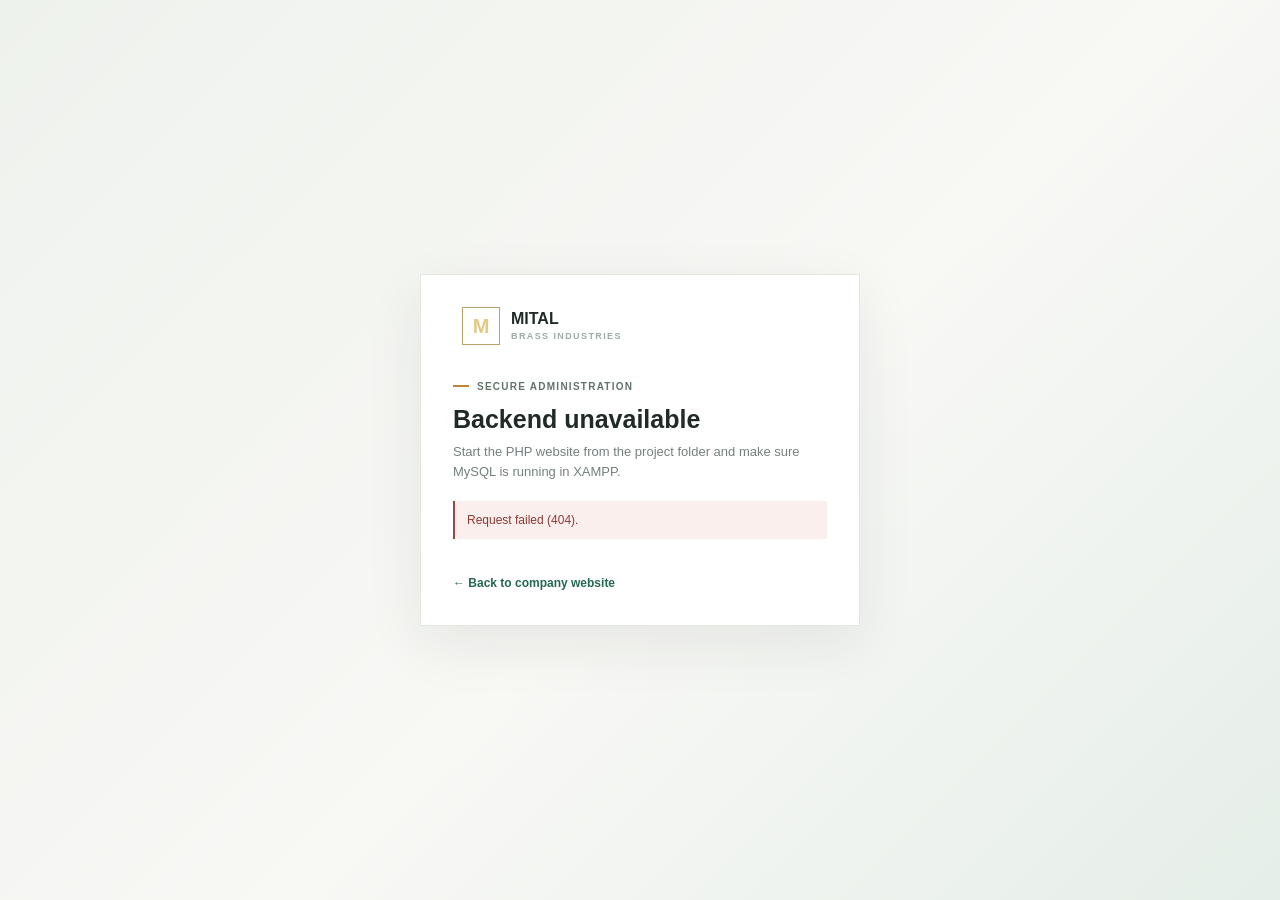
==== admin.html @ 98b009d2 "Add files via upload" ====
<!DOCTYPE html>
<html lang="en">
<head>
    <meta charset="UTF-8">
    <meta name="viewport" content="width=device-width, initial-scale=1.0">
    <meta name="theme-color" content="#f5f6f3">
    <meta name="referrer" content="strict-origin-when-cross-origin">
    <meta http-equiv="Content-Security-Policy" content="default-src 'self'; base-uri 'self'; object-src 'none'; form-action 'self'; script-src 'self'; style-src 'self' https://fonts.googleapis.com; font-src 'self' https://fonts.gstatic.com data:; img-src 'self' https: data:; connect-src 'self'">
    <title>User Administration | Mital Brass Industries</title>
    <link rel="preconnect" href="https://fonts.googleapis.com">
    <link rel="preconnect" href="https://fonts.gstatic.com" crossorigin>
    <link href="https://fonts.googleapis.com/css2?family=DM+Sans:wght@400;500;600;700&family=Manrope:wght@500;600;700;800&display=swap" rel="stylesheet">
    <link rel="stylesheet" href="admin.css">
    <script src="script.js" defer></script>
    <script src="backend-admin.js" defer></script>
</head>
<body>
    <main class="auth-screen" id="authScreen">
        <section class="auth-panel">
            <a class="brand auth-brand" href="index.html"><span class="brand-mark">M</span><span class="brand-copy"><strong>MITAL</strong><small>BRASS INDUSTRIES</small></span></a>
            <div class="eyebrow"><span class="eyebrow-line"></span> SECURE ADMINISTRATION</div>
            <h1 id="authTitle">Connecting to database</h1>
            <p class="auth-description" id="authDescription">Checking MySQL service...</p>
            <p class="auth-error" id="authError" role="alert" hidden></p>
            <form id="setupForm" hidden>
                <label class="field"><span>Administrator name</span><input name="name" type="text" autocomplete="name" required></label>
                <label class="field"><span>Email address</span><input name="email" type="email" autocomplete="email" required></label>
                <label class="field"><span>Password (12 characters minimum)</span><input name="password" type="password" autocomplete="new-password" minlength="12" required></label>
                <button class="button button-primary auth-submit" type="submit">Create administrator</button>
            </form>
            <form id="loginForm" hidden>
                <label class="field"><span>Email address</span><input name="email" type="email" autocomplete="username" required></label>
                <label class="field"><span>Password</span><input name="password" type="password" autocomplete="current-password" required></label>
                <button class="button button-primary auth-submit" type="submit">Sign in</button>
            </form>
            <a class="auth-back" href="index.html">← Back to company website</a>
        </section>
    </main>

    <div class="app-shell" id="adminApp" hidden>
        <aside class="sidebar" aria-label="Main navigation">
            <a class="brand" href="index.html" aria-label="Mital Brass Industries">
                <span class="brand-mark">M</span><span class="brand-copy"><strong>MITAL</strong><small>BRASS INDUSTRIES</small></span>
            </a>
            <div class="workspace-label">WEBSITE</div>
            <nav class="side-nav" aria-label="Admin sections">
                <a class="nav-item active" href="#products" data-view="products"><span class="nav-icon">P</span><span>Products</span></a>
                <a class="nav-item" href="#enquiries" data-view="enquiries"><span class="nav-icon">E</span><span>Enquiries</span><span class="nav-count" id="enquiryNavCount">0</span></a>
                <a class="nav-item" href="#customers" data-view="customers"><span class="nav-icon">C</span><span>Customers</span></a>
                <a class="nav-item" href="#settings" data-view="settings"><span class="nav-icon">S</span><span>Company settings</span></a>
            </nav>
            <div class="sidebar-bottom">
                <div class="sidebar-status"><span class="status-dot"></span><span>MySQL connected</span></div>
                <div class="profile-chip"><span class="avatar avatar-admin">MB</span><span class="profile-copy"><strong id="adminName">Administrator</strong><small id="adminEmail">Signed in</small></span></div>
            </div>
        </aside>
        <main class="main-content">
            <header class="topbar">
                <div class="breadcrumbs"><span>MITAL BRASS</span><span class="crumb-divider">/</span><strong id="breadcrumbTitle">Products</strong></div>
                <div class="topbar-right"><span class="topbar-date" id="todayLabel"></span><button class="text-button" id="logoutButton" type="button">Sign out</button><span class="avatar avatar-admin top-avatar">MB</span></div>
            </header>
            <div class="content-wrap">
                <section class="page-heading" aria-labelledby="pageTitle">
                    <div><div class="eyebrow"><span class="eyebrow-line"></span> WEBSITE ADMIN</div><h1 id="pageTitle">Products</h1><p class="page-subtitle" id="pageSubtitle">Manage products shown on your public website.</p></div>
                    <div class="heading-actions"><button class="button button-secondary" id="exportButton" type="button">↓ Export CSV</button><button class="button button-primary" id="addProductButton" type="button">＋ Add product</button></div>
                </section>
                <section class="stats-grid" aria-label="Website data summary">
                    <article class="stat-card stat-total"><div class="stat-top"><span id="statLabel1">Products</span><span class="stat-mark">01</span></div><strong id="statValue1">0</strong><small id="statNote1">In your catalog</small></article>
                    <article class="stat-card stat-active"><div class="stat-top"><span id="statLabel2">Customers</span><span class="stat-mark">02</span></div><strong id="statValue2">0</strong><small id="statNote2">Saved in MySQL</small></article>
                    <article class="stat-card stat-invited"><div class="stat-top"><span id="statLabel3">New enquiries</span><span class="stat-mark">03</span></div><strong id="statValue3">0</strong><small id="statNote3">Need follow-up</small></article>
                    <article class="stat-card stat-suspended"><div class="stat-top"><span id="statLabel4">Categories</span><span class="stat-mark">04</span></div><strong id="statValue4">0</strong><small id="statNote4">Product ranges</small></article>
                </section>
                <section class="directory-panel" id="directoryPanel">
                    <div class="panel-heading"><div><h2><span id="directoryTitle">All products</span> <span class="heading-count" id="headingCount">0</span></h2><p id="directoryDescription">Items shown in the public catalog.</p></div><button class="text-button" id="clearFiltersButton" type="button">Clear filters</button></div>
                    <div class="toolbar"><label class="search-box"><span class="search-icon" aria-hidden="true"></span><span class="sr-only">Search records</span><input id="searchInput" type="search" placeholder="Search products" autocomplete="off"></label><label class="select-wrap"><span class="sr-only">Filter category</span><select id="categoryFilter"><option value="">All categories</option></select></label><label class="select-wrap"><span class="sr-only">Filter status</span><select id="statusFilter"><option value="">All statuses</option><option value="new">New</option><option value="contacted">Contacted</option><option value="closed">Closed</option></select></label></div>
                    <div class="table-scroll"><table><thead id="tableHead"></thead><tbody id="userTableBody"></tbody></table><div class="empty-state" id="emptyState" hidden><span class="empty-mark">?</span><strong>No records found</strong><p>Try adjusting your search or filters.</p><button class="text-button" id="emptyClearButton" type="button">Clear search and filters</button></div></div>
                    <footer class="table-footer"><span id="resultSummary">Loading records...</span><span class="table-footer-note"><span class="status-dot"></span> MySQL database</span></footer>
                </section>
                <section class="directory-panel settings-panel" id="settingsPanel" hidden>
                    <div class="panel-heading"><div><h2>Company details</h2><p>These contact details are displayed on the public website.</p></div></div>
                    <form id="settingsForm" class="settings-form">
                        <label class="field"><span>Company name</span><input name="company_name" required></label>
                        <label class="field"><span>Phone numbers</span><input name="phone" required></label>
                        <label class="field"><span>Email</span><input name="email" type="email" required></label>
                        <label class="field"><span>City and region</span><input name="city" required></label>
                        <label class="field field-wide"><span>WhatsApp number with country code</span><input name="whatsapp" placeholder="919824233524"></label>
                        <label class="field field-wide"><span>Company description</span><textarea name="description" rows="4"></textarea></label>
                        <button class="button button-primary" type="submit">Save company details</button>
                    </form>
                </section>
                <aside class="local-notice"><span class="notice-mark" aria-hidden="true">i</span><p><strong>Connected to MySQL:</strong> Your product catalogue, customer records, enquiries, and settings use the mitalbrassind database.</p></aside>
            </div>
        </main>
    </div>

    <dialog class="user-dialog" id="productDialog" aria-labelledby="dialogTitle">
        <form id="productForm">
            <div class="dialog-heading"><div><div class="eyebrow"><span class="eyebrow-line"></span> PUBLIC CATALOG</div><h2 id="dialogTitle">Add product</h2><p>Changes appear on the public website.</p></div><button class="icon-button" id="closeDialogButton" type="button" aria-label="Close dialog">×</button></div>
            <input id="productId" type="hidden">
            <div class="form-grid">
                <label class="field field-wide"><span>Product name</span><input id="productNameAdmin" type="text" maxlength="190" required></label>
                <label class="field"><span>Category</span><input id="productCategoryAdmin" type="text" maxlength="120" required></label>
                <label class="field"><span>Sizes</span><input id="productSizesAdmin" type="text" maxlength="255"></label>
                <label class="field field-wide"><span>Description</span><textarea id="productDescriptionAdmin" rows="3" required></textarea></label>
                <label class="field field-wide"><span>Image URL or relative path</span><input id="productImageAdmin" type="text"></label>
                <label class="field field-wide"><span>Additional image URLs (one per line)</span><textarea id="productGalleryAdmin" rows="3"></textarea></label>
            </div>
            <div class="dialog-actions"><button class="button button-secondary" id="cancelDialogButton" type="button">Cancel</button><button class="button button-primary" id="saveProductButton" type="submit">Save product</button></div>
        </form>
    </dialog>
    <div class="toast" id="toast" role="status" aria-live="polite"></div>
</body>
</html>
---- admin.css ----
:root {
    color-scheme: light;
    --ink: #202b28;
    --muted: #75807b;
    --line: #e4e8e3;
    --paper: #f5f6f3;
    --white: #fff;
    --green: #256852;
    --green-dark: #194b3c;
    --mint: #e7f2ec;
    --gold: #bd8831;
    --red: #a5423d;
    --sidebar: #202b28;
    font-family: "DM Sans", sans-serif;
    font-synthesis: none;
    text-rendering: optimizeLegibility;
}

* { box-sizing: border-box; }
body { margin: 0; background: var(--paper); color: var(--ink); font-size: 14px; line-height: 1.5; }
html, body { overflow-x: hidden; }
button, input, select { font: inherit; }
button { cursor: pointer; }
a { color: inherit; text-decoration: none; }
.app-shell { min-height: 100vh; }
.sidebar { position: fixed; inset: 0 auto 0 0; z-index: 2; display: flex; flex-direction: column; width: 248px; padding: 27px 17px 16px; background: var(--sidebar); color: #f7f8f4; }
.brand { display: flex; align-items: center; gap: 11px; padding: 0 9px; }
.brand-mark { display: grid; width: 38px; height: 38px; place-items: center; border: 1px solid #bca36b; color: #e4c982; font-family: "Manrope", sans-serif; font-size: 20px; font-weight: 800; }
.brand-copy { display: grid; gap: 0; }
.brand-copy strong { font-family: "Manrope", sans-serif; font-size: 16px; line-height: 1.3; letter-spacing: 0; }
.brand-copy small { color: #9eaaa4; font-size: 9px; font-weight: 700; letter-spacing: 1.4px; }
.workspace-label { margin: 52px 10px 13px; color: #8d9a93; font-size: 10px; font-weight: 700; letter-spacing: 1.4px; }
.side-nav { display: grid; gap: 5px; }
.nav-item { display: flex; min-height: 43px; align-items: center; gap: 11px; padding: 0 10px; border-radius: 4px; color: #d5ddd7; font-weight: 600; }
.nav-item.active { background: #34443e; color: #fff; }
.nav-icon { display: grid; width: 22px; height: 22px; place-items: center; border: 1px solid #7e9186; color: #c4d9cb; font-size: 11px; font-weight: 700; }
.nav-count { margin-left: auto; color: #b6c5bc; font-size: 12px; font-variant-numeric: tabular-nums; }
.sidebar-bottom { margin-top: auto; }
.sidebar-status { display: flex; align-items: center; gap: 8px; padding: 12px 10px 17px; color: #b8c4bd; font-size: 12px; }
.status-dot { display: inline-block; width: 7px; height: 7px; flex: 0 0 auto; border-radius: 50%; background: #70b58a; }
.profile-chip { display: flex; align-items: center; gap: 10px; padding: 13px 8px 5px; border-top: 1px solid #3d4944; }
.avatar { display: grid; width: 34px; height: 34px; flex: 0 0 auto; place-items: center; border-radius: 50%; background: #e4ede7; color: #355b49; font-size: 11px; font-weight: 700; }
.avatar-admin { background: #d9c898; color: #473c23; }
.profile-copy { display: grid; min-width: 0; }
.profile-copy strong { overflow: hidden; font-size: 12px; font-weight: 600; text-overflow: ellipsis; white-space: nowrap; }
.profile-copy small { color: #aab5af; font-size: 11px; }
.profile-menu { margin-left: auto; color: #aab5af; letter-spacing: 1px; }
.main-content { min-height: 100vh; margin-left: 248px; }
.topbar { display: flex; height: 66px; align-items: center; justify-content: space-between; padding: 0 5.3%; border-bottom: 1px solid var(--line); background: rgba(255,255,255,.8); }
.breadcrumbs, .topbar-right { display: flex; align-items: center; gap: 12px; }
.breadcrumbs { color: var(--muted); font-size: 12px; }
.breadcrumbs strong { color: var(--ink); font-weight: 600; }
.crumb-divider { color: #c0c7c1; }
.topbar-right { color: var(--muted); font-size: 12px; }
.top-avatar { width: 31px; height: 31px; }
.content-wrap { width: min(1240px, 100%); margin: 0 auto; padding: 42px 5.3% 34px; }
.page-heading { display: flex; align-items: end; justify-content: space-between; gap: 24px; margin-bottom: 27px; }
.eyebrow { display: flex; align-items: center; gap: 8px; color: #62736a; font-size: 10px; font-weight: 700; letter-spacing: 1.25px; }
.eyebrow-line { width: 16px; height: 2px; background: var(--gold); }
h1, h2, p { margin-top: 0; }
h1, h2, h3 { font-family: "Manrope", sans-serif; letter-spacing: 0; }
h1 { margin: 7px 0 4px; font-size: 30px; font-weight: 700; line-height: 1.25; }
.page-subtitle { margin: 0; color: var(--muted); font-size: 13px; }
.heading-actions { display: flex; gap: 9px; }
.button { display: inline-flex; min-height: 39px; align-items: center; justify-content: center; gap: 8px; padding: 0 14px; border: 1px solid transparent; border-radius: 4px; font-size: 12px; font-weight: 700; transition: background .16s ease, border-color .16s ease; }
.button-primary { background: var(--green); color: #fff; }
.button-primary:hover { background: var(--green-dark); }
.button-secondary { border-color: #d9dfd9; background: #fff; color: #34413b; }
.button-secondary:hover { border-color: #aebbb1; background: #fafbf9; }
.button:focus-visible, .text-button:focus-visible, .icon-button:focus-visible, input:focus-visible, select:focus-visible { outline: 3px solid #99c8b2; outline-offset: 2px; }
.stats-grid { display: grid; grid-template-columns: repeat(4, minmax(0, 1fr)); gap: 12px; margin-bottom: 24px; }
.stat-card { position: relative; min-height: 126px; padding: 16px 18px; overflow: hidden; border: 1px solid var(--line); background: #fff; }
.stat-card::after { position: absolute; right: 0; bottom: 0; width: 3px; height: 44px; background: #8db9a1; content: ""; }
.stat-active::after { background: #4d9972; }
.stat-invited::after { background: #c39946; }
.stat-suspended::after { background: #bd7770; }
.stat-top { display: flex; justify-content: space-between; color: #6f7a74; font-size: 12px; }
.stat-mark { color: #b4bdb6; font-size: 10px; font-variant-numeric: tabular-nums; }
.stat-card > strong { display: block; margin: 7px 0 0; font-family: "Manrope", sans-serif; font-size: 28px; font-weight: 700; line-height: 1.2; font-variant-numeric: tabular-nums; }
.stat-card > small { color: #87918b; font-size: 11px; }
.directory-panel { min-width: 0; overflow: hidden; border: 1px solid var(--line); background: #fff; }
.panel-heading { display: flex; align-items: center; justify-content: space-between; gap: 15px; padding: 21px 22px 16px; }
.panel-heading h2 { display: flex; align-items: center; gap: 9px; margin: 0 0 3px; font-size: 16px; font-weight: 700; }
.panel-heading p { margin: 0; color: var(--muted); font-size: 12px; }
.heading-count { display: grid; min-width: 22px; height: 20px; place-items: center; padding: 0 5px; background: #eef2ed; color: #64736a; font-family: "DM Sans", sans-serif; font-size: 10px; }
.text-button { padding: 5px 0; border: 0; background: transparent; color: var(--green); font-size: 12px; font-weight: 700; }
.text-button:hover { color: var(--green-dark); text-decoration: underline; }
.toolbar { display: flex; gap: 9px; padding: 0 22px 17px; }
.search-box { position: relative; display: flex; min-width: 220px; height: 36px; flex: 1 1 340px; align-items: center; }
.search-icon { position: absolute; left: 12px; width: 13px; height: 13px; border: 1.6px solid #849089; border-radius: 50%; pointer-events: none; }
.search-icon::after { position: absolute; right: -4px; bottom: -3px; width: 5px; height: 1.5px; transform: rotate(45deg); background: #849089; content: ""; }
.search-box input, .select-wrap select { width: 100%; height: 36px; border: 1px solid #dfe4df; border-radius: 3px; background: #fff; color: var(--ink); font-size: 12px; }
.search-box input { padding: 0 12px 0 34px; }
.search-box input::placeholder { color: #9aa39d; }
.select-wrap { min-width: 137px; }
.select-wrap select { padding: 0 27px 0 10px; }
.bulk-bar { display: flex; align-items: center; justify-content: space-between; min-height: 38px; padding: 0 22px; border-top: 1px solid #e8ece8; background: #f6f9f6; color: #56645b; font-size: 12px; }
.danger-text { color: var(--red); }
.table-scroll { overflow-x: auto; }
table { width: 100%; border-collapse: collapse; text-align: left; white-space: nowrap; }
thead { background: #f7f8f6; }
th { height: 37px; color: #78827c; font-size: 10px; font-weight: 700; letter-spacing: .35px; text-transform: uppercase; }
th, td { padding: 0 12px; }
th:first-child, td:first-child { padding-left: 22px; }
th:last-child, td:last-child { padding-right: 22px; }
tbody tr { border-top: 1px solid #edf0ec; transition: background .14s ease; }
tbody tr:hover { background: #fafbf9; }
td { height: 60px; color: #59655e; font-size: 12px; }
.check-col { width: 38px; }
input[type="checkbox"] { width: 14px; height: 14px; accent-color: var(--green); vertical-align: middle; cursor: pointer; }
.user-cell { display: flex; min-width: 230px; align-items: center; gap: 10px; }
.user-cell .avatar { width: 33px; height: 33px; }
.user-meta { display: grid; }
.user-meta strong { color: #303b35; font-size: 12px; font-weight: 700; }
.user-meta small { color: #88928c; font-size: 11px; }
.role-label { color: #39463e; font-weight: 600; }
.status-pill { display: inline-flex; align-items: center; gap: 6px; padding: 4px 8px; border-radius: 2px; font-size: 10px; font-weight: 700; text-transform: capitalize; }
.status-pill::before { width: 6px; height: 6px; border-radius: 50%; background: currentColor; content: ""; }
.status-active { background: #eaf4ed; color: #34764f; }
.status-invited { background: #faf2df; color: #99742b; }
.status-suspended { background: #f8eae8; color: #a04c44; }
.actions-col { width: 74px; }
.row-actions { display: flex; justify-content: flex-end; gap: 5px; }
.row-action { width: 29px; height: 29px; border: 1px solid transparent; border-radius: 3px; background: transparent; color: #738078; font-size: 11px; font-weight: 700; }
.row-action:hover { border-color: #dce3dc; background: #fff; color: var(--green-dark); }
.row-action.delete:hover { border-color: #f0d6d3; color: var(--red); }
.table-footer { display: flex; min-height: 43px; align-items: center; justify-content: space-between; gap: 14px; padding: 0 22px; border-top: 1px solid #edf0ec; color: #758079; font-size: 11px; }
.table-footer-note { display: inline-flex; align-items: center; gap: 6px; }
.table-footer-note .status-dot { width: 6px; height: 6px; }
.empty-state { display: grid; justify-items: center; padding: 45px 16px; text-align: center; }
.empty-state[hidden], .bulk-bar[hidden] { display: none; }
.empty-mark { display: grid; width: 32px; height: 32px; margin-bottom: 9px; place-items: center; border: 1px solid #dfe6df; border-radius: 50%; color: #718078; font-weight: 700; }
.empty-state strong { font-family: "Manrope", sans-serif; font-size: 14px; }
.empty-state p { margin: 3px 0 9px; color: var(--muted); font-size: 12px; }
.local-notice { display: flex; align-items: flex-start; gap: 10px; margin-top: 18px; padding: 12px 14px; border-left: 2px solid #bca36b; background: #eeefe9; color: #626b64; }
.local-notice p { margin: 0; font-size: 11px; }
.local-notice strong { color: #3c4940; }
.notice-mark { display: grid; width: 17px; height: 17px; flex: 0 0 auto; place-items: center; border: 1px solid #87938a; border-radius: 50%; color: #667269; font-family: Georgia, serif; font-size: 11px; font-style: italic; }
.user-dialog { width: min(510px, calc(100% - 28px)); max-width: none; padding: 0; border: 1px solid #dfe5df; background: #fff; color: var(--ink); box-shadow: 0 24px 70px #17241f33; }
.user-dialog::backdrop { background: #17231f77; backdrop-filter: blur(2px); }
.user-dialog form { padding: 25px; }
.dialog-heading { display: flex; justify-content: space-between; gap: 20px; margin-bottom: 20px; }
.dialog-heading h2 { margin: 7px 0 3px; font-size: 21px; }
.dialog-heading p { margin: 0; color: var(--muted); font-size: 12px; }
.icon-button { width: 30px; height: 30px; border: 1px solid #e0e5df; background: #fff; color: #6d7971; font-size: 21px; line-height: 1; }
.form-grid { display: grid; grid-template-columns: 1fr 1fr; gap: 14px 12px; }
.field { display: grid; gap: 5px; color: #526057; font-size: 11px; font-weight: 700; }
.field-wide { grid-column: 1 / -1; }
.field input, .field select { width: 100%; height: 39px; padding: 0 10px; border: 1px solid #dfe4df; border-radius: 3px; background: #fff; color: var(--ink); font-size: 12px; font-weight: 400; }
.field input::placeholder { color: #a0a9a2; }
.dialog-actions { display: flex; justify-content: flex-end; gap: 8px; margin-top: 23px; padding-top: 17px; border-top: 1px solid #e9ede8; }
.toast { position: fixed; right: 24px; bottom: 22px; z-index: 5; max-width: min(360px, calc(100% - 32px)); padding: 11px 15px; transform: translateY(10px); border: 1px solid #dce5dd; background: #fff; color: #31463a; box-shadow: 0 8px 30px #1d2a2220; font-size: 12px; opacity: 0; pointer-events: none; transition: opacity .18s ease, transform .18s ease; }
.toast.show { transform: translateY(0); opacity: 1; }
.sr-only { position: absolute; width: 1px; height: 1px; padding: 0; overflow: hidden; clip: rect(0,0,0,0); white-space: nowrap; clip-path: inset(50%); }

@media (max-width: 1050px) {
    .sidebar { width: 215px; }
    .main-content { margin-left: 215px; }
    .content-wrap { padding-right: 3.5%; padding-left: 3.5%; }
    .topbar { padding-right: 3.5%; padding-left: 3.5%; }
    .stats-grid { gap: 8px; }
    .stat-card { padding-right: 12px; padding-left: 12px; }
    th, td { padding-right: 9px; padding-left: 9px; }
    th:first-child, td:first-child { padding-left: 14px; }
    th:last-child, td:last-child { padding-right: 14px; }
}
@media (max-width: 760px) {
    .sidebar { position: static; width: auto; height: 60px; flex-direction: row; align-items: center; justify-content: space-between; padding: 0 17px; }
    .brand { padding: 0; }
    .brand-mark { width: 32px; height: 32px; font-size: 17px; }
    .brand-copy strong { font-size: 14px; }
    .brand-copy small { font-size: 8px; }
    .workspace-label, .side-nav, .sidebar-status, .profile-copy, .profile-menu { display: none; }
    .sidebar-bottom { margin: 0; }
    .profile-chip { padding: 0; border: 0; }
    .top-avatar { display: none; }
    .main-content { margin: 0; }
    .topbar { height: 49px; padding: 0 20px; }
    .content-wrap { padding: 29px 20px 25px; }
    .page-heading { align-items: flex-start; flex-direction: column; gap: 15px; }
    .heading-actions { width: 100%; }
    .heading-actions .button { flex: 1; }
    .stats-grid { grid-template-columns: repeat(2, minmax(0, 1fr)); }
    .stat-card { min-height: 112px; padding: 13px 15px; }
    .stat-card > strong { font-size: 25px; }
    .panel-heading { padding-right: 16px; padding-left: 16px; }
    .toolbar { flex-wrap: wrap; padding-right: 16px; padding-left: 16px; }
    .search-box { flex-basis: 100%; }
    .select-wrap { flex: 1; }
    .select-wrap select { min-width: 0; }
    .bulk-bar { padding-right: 16px; padding-left: 16px; }
    .table-footer { padding-right: 16px; padding-left: 16px; }
}
@media (max-width: 420px) {
    h1 { font-size: 26px; }
    .content-wrap { padding-right: 14px; padding-left: 14px; }
    .topbar { padding-right: 14px; padding-left: 14px; }
    .panel-heading p { max-width: 215px; }
    .table-footer-note { display: none; }
    .user-dialog form { padding: 20px 16px; }
    .form-grid { grid-template-columns: 1fr; }
    .field-wide { grid-column: auto; }
}
@media (prefers-reduced-motion: reduce) {
    *, *::before, *::after { scroll-behavior: auto !important; transition-duration: .01ms !important; }
}

[hidden] { display: none !important; }
.auth-screen { display: grid; min-height: 100vh; place-items: center; padding: 24px; background: linear-gradient(135deg, #eef2ed, #f8f8f5 55%, #e5eee8); }
.auth-panel { width: min(440px, 100%); padding: 32px; border: 1px solid var(--line); background: #fff; box-shadow: 0 18px 55px #1d2b2314; }
.auth-brand { margin-bottom: 34px; }
.auth-panel > .eyebrow { margin-bottom: 10px; }
.auth-panel h1 { margin: 0 0 7px; font-size: 25px; }
.auth-description { margin: 0 0 20px; color: var(--muted); font-size: 13px; }
.auth-panel form { display: grid; gap: 14px; margin-top: 20px; }
.auth-submit { width: 100%; margin-top: 5px; }
.auth-back { display: inline-block; margin-top: 23px; color: var(--green); font-size: 12px; font-weight: 700; }
.auth-error { padding: 10px 12px; border-left: 2px solid var(--red); background: #fbefed; color: #8e3833; font-size: 12px; }
.field textarea { width: 100%; padding: 10px; border: 1px solid #dfe4df; border-radius: 3px; background: #fff; color: var(--ink); font: 400 12px/1.5 "DM Sans", sans-serif; resize: vertical; }
.settings-form { display: grid; grid-template-columns: repeat(2, minmax(0, 1fr)); gap: 15px; padding: 0 22px 22px; }
.settings-form .button { justify-self: start; }
.status-select { max-width: 125px; padding: 5px 7px; border: 1px solid #dfe4df; border-radius: 3px; background: #fff; color: var(--ink); font-size: 11px; }
.message-cell { max-width: 250px; overflow: hidden; text-overflow: ellipsis; white-space: normal; }
.user-cell .avatar[src] { object-fit: cover; }
.topbar-right .text-button { margin-right: 2px; }

@media (max-width: 760px) {
    .auth-panel { padding: 25px 20px; }
    .settings-form { grid-template-columns: 1fr; padding: 0 16px 16px; }
}
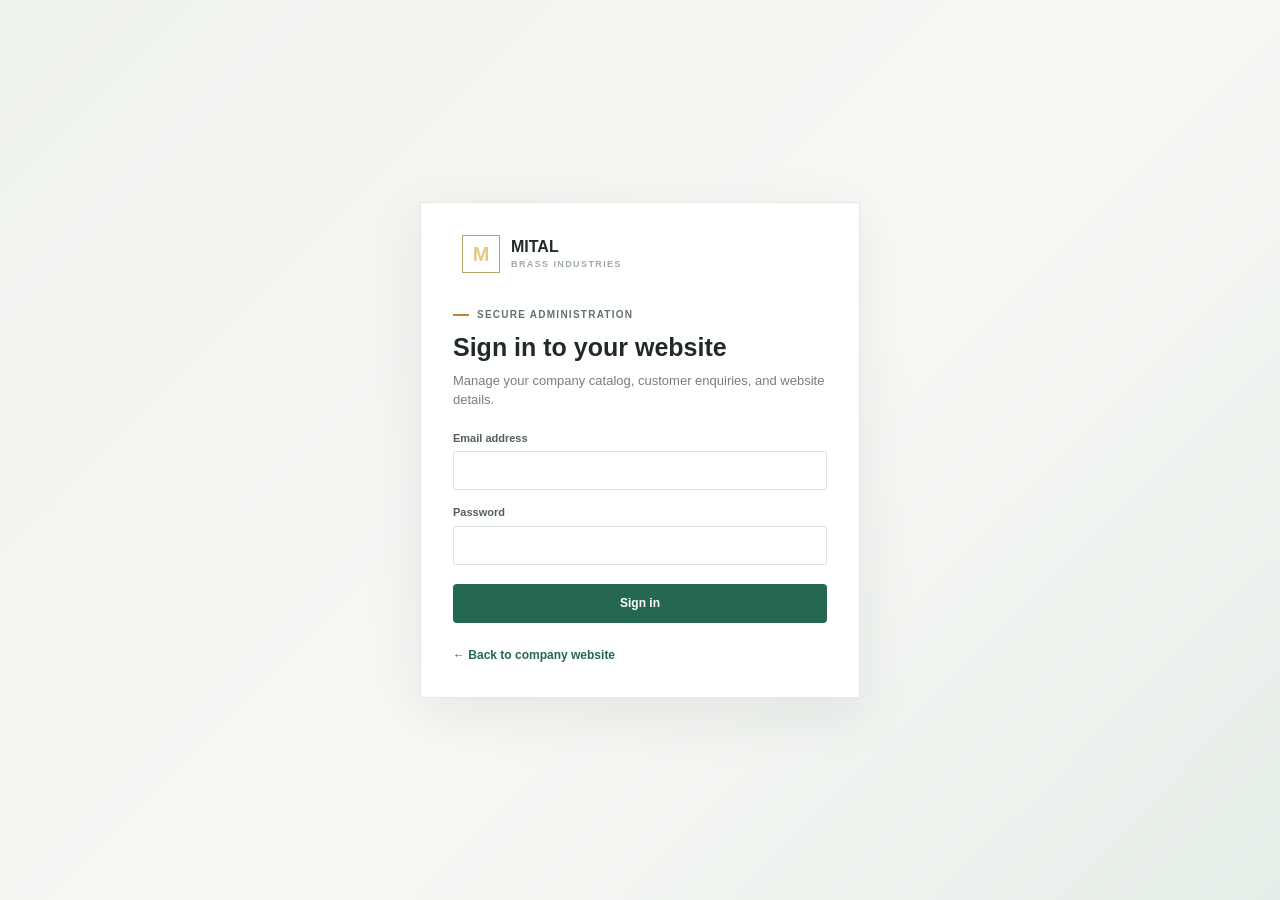
==== commit 3f910f0b: "Add files via upload" ====
--- a/admin.html
+++ b/admin.html
@@ -5,7 +5,7 @@
     <meta name="viewport" content="width=device-width, initial-scale=1.0">
     <meta name="theme-color" content="#f5f6f3">
     <meta name="referrer" content="strict-origin-when-cross-origin">
-    <meta http-equiv="Content-Security-Policy" content="default-src 'self'; base-uri 'self'; object-src 'none'; form-action 'self'; script-src 'self'; style-src 'self' https://fonts.googleapis.com; font-src 'self' https://fonts.gstatic.com data:; img-src 'self' https: data:; connect-src 'self'">
+    <meta http-equiv="Content-Security-Policy" content="default-src 'self'; base-uri 'self'; object-src 'none'; form-action 'self'; script-src 'self'; style-src 'self' https://fonts.googleapis.com; font-src 'self' https://fonts.gstatic.com data:; img-src 'self' https: data:; connect-src 'self' http://127.0.0.1:8082">
     <title>User Administration | Mital Brass Industries</title>
     <link rel="preconnect" href="https://fonts.googleapis.com">
     <link rel="preconnect" href="https://fonts.gstatic.com" crossorigin>
@@ -47,6 +47,7 @@
                 <a class="nav-item active" href="#products" data-view="products"><span class="nav-icon">P</span><span>Products</span></a>
                 <a class="nav-item" href="#enquiries" data-view="enquiries"><span class="nav-icon">E</span><span>Enquiries</span><span class="nav-count" id="enquiryNavCount">0</span></a>
                 <a class="nav-item" href="#customers" data-view="customers"><span class="nav-icon">C</span><span>Customers</span></a>
+                <a class="nav-item" href="#categories" data-view="categories"><span class="nav-icon">G</span><span>Categories</span></a>
                 <a class="nav-item" href="#settings" data-view="settings"><span class="nav-icon">S</span><span>Company settings</span></a>
             </nav>
             <div class="sidebar-bottom">
@@ -65,10 +66,10 @@
                     <div class="heading-actions"><button class="button button-secondary" id="exportButton" type="button">↓ Export CSV</button><button class="button button-primary" id="addProductButton" type="button">＋ Add product</button></div>
                 </section>
                 <section class="stats-grid" aria-label="Website data summary">
-                    <article class="stat-card stat-total"><div class="stat-top"><span id="statLabel1">Products</span><span class="stat-mark">01</span></div><strong id="statValue1">0</strong><small id="statNote1">In your catalog</small></article>
-                    <article class="stat-card stat-active"><div class="stat-top"><span id="statLabel2">Customers</span><span class="stat-mark">02</span></div><strong id="statValue2">0</strong><small id="statNote2">Saved in MySQL</small></article>
-                    <article class="stat-card stat-invited"><div class="stat-top"><span id="statLabel3">New enquiries</span><span class="stat-mark">03</span></div><strong id="statValue3">0</strong><small id="statNote3">Need follow-up</small></article>
-                    <article class="stat-card stat-suspended"><div class="stat-top"><span id="statLabel4">Categories</span><span class="stat-mark">04</span></div><strong id="statValue4">0</strong><small id="statNote4">Product ranges</small></article>
+                    <button class="stat-card stat-total" type="button" data-view="products" aria-label="Open products"><span class="stat-top"><span id="statLabel1">Products</span><span class="stat-mark">01</span></span><strong id="statValue1">0</strong><small id="statNote1">In your catalog</small></button>
+                    <button class="stat-card stat-active" type="button" data-view="customers" aria-label="Open customers"><span class="stat-top"><span id="statLabel2">Customers</span><span class="stat-mark">02</span></span><strong id="statValue2">0</strong><small id="statNote2">Saved in MySQL</small></button>
+                    <button class="stat-card stat-invited" type="button" data-view="enquiries" data-status-filter="new" aria-label="Open new enquiries"><span class="stat-top"><span id="statLabel3">New enquiries</span><span class="stat-mark">03</span></span><strong id="statValue3">0</strong><small id="statNote3">Need follow-up</small></button>
+                    <button class="stat-card stat-suspended" type="button" data-view="categories" aria-label="Open categories"><span class="stat-top"><span id="statLabel4">Categories</span><span class="stat-mark">04</span></span><strong id="statValue4">0</strong><small id="statNote4">Product ranges</small></button>
                 </section>
                 <section class="directory-panel" id="directoryPanel">
                     <div class="panel-heading"><div><h2><span id="directoryTitle">All products</span> <span class="heading-count" id="headingCount">0</span></h2><p id="directoryDescription">Items shown in the public catalog.</p></div><button class="text-button" id="clearFiltersButton" type="button">Clear filters</button></div>
--- a/admin.css
+++ b/admin.css
@@ -69,7 +69,9 @@
 .button-secondary:hover { border-color: #aebbb1; background: #fafbf9; }
 .button:focus-visible, .text-button:focus-visible, .icon-button:focus-visible, input:focus-visible, select:focus-visible { outline: 3px solid #99c8b2; outline-offset: 2px; }
 .stats-grid { display: grid; grid-template-columns: repeat(4, minmax(0, 1fr)); gap: 12px; margin-bottom: 24px; }
-.stat-card { position: relative; min-height: 126px; padding: 16px 18px; overflow: hidden; border: 1px solid var(--line); background: #fff; }
+.stat-card { position: relative; display: block; width: 100%; min-height: 126px; padding: 16px 18px; overflow: hidden; border: 1px solid var(--line); background: #fff; color: inherit; font: inherit; text-align: left; cursor: pointer; transition: border-color .16s ease, background .16s ease; }
+.stat-card:hover { border-color: #aebbb1; background: #fafbf9; }
+.stat-card:focus-visible { outline: 3px solid #99c8b2; outline-offset: 2px; }
 .stat-card::after { position: absolute; right: 0; bottom: 0; width: 3px; height: 44px; background: #8db9a1; content: ""; }
 .stat-active::after { background: #4d9972; }
 .stat-invited::after { background: #c39946; }
@@ -227,4 +229,34 @@
 @media (max-width: 760px) {
     .auth-panel { padding: 25px 20px; }
     .settings-form { grid-template-columns: 1fr; padding: 0 16px 16px; }
-}+}
+
+
+.quick-demo-btn {
+    width: 100%;
+    margin-top: 10px;
+    padding: 11px;
+    background: #eef4f0;
+    color: var(--green);
+    border: 1px solid #bdd1c5;
+    border-radius: 4px;
+    font-weight: 700;
+    font-size: 13px;
+    cursor: pointer;
+    transition: all 0.2s ease;
+}
+.quick-demo-btn:hover {
+    background: #e1ede5;
+    border-color: var(--green);
+}
+.demo-mode-pill {
+    display: inline-flex;
+    align-items: center;
+    gap: 6px;
+    padding: 3px 8px;
+    border-radius: 12px;
+    background: #e7f2ec;
+    color: var(--green);
+    font-size: 11px;
+    font-weight: 700;
+}
